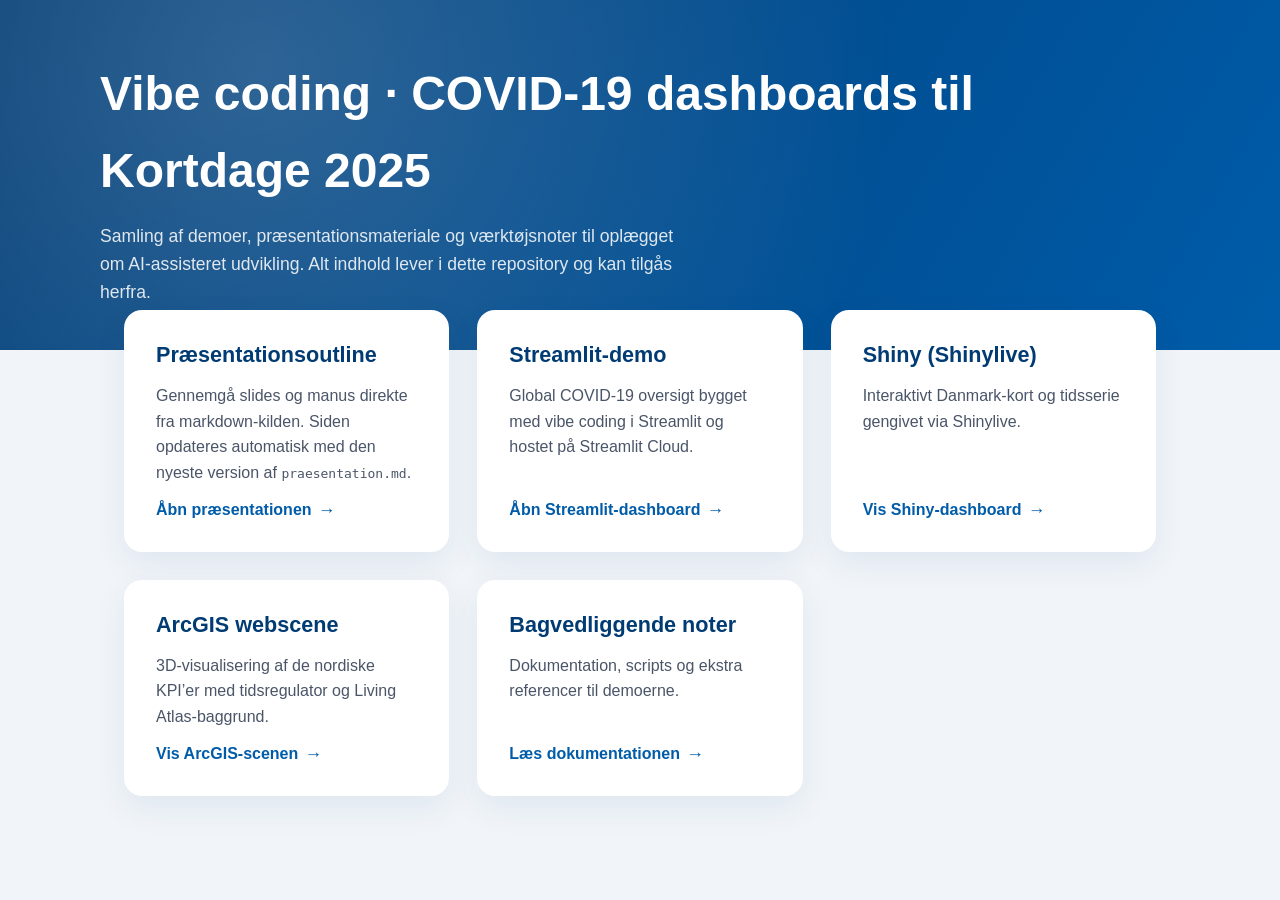
==== docs/index.html @ 8fe55b51 "tillføj streamlit hosting." ====
<!DOCTYPE html>
<html lang="da">
  <head>
    <meta charset="utf-8" />
    <meta name="viewport" content="width=device-width, initial-scale=1" />
    <title>Vibe Coding · Kortdage 2025</title>
    <link rel="stylesheet" href="assets/css/ssi-theme.css" />
  </head>
  <body>
    <header class="site-header">
      <div class="inner">
        <h1>Vibe coding · COVID-19 dashboards til Kortdage 2025</h1>
        <p>
          Samling af demoer, præsentationsmateriale og værktøjsnoter til oplægget
          om AI-assisteret udvikling. Alt indhold lever i dette repository og
          kan tilgås herfra.
        </p>
      </div>
    </header>
    <main class="content">
      <section class="card-grid">
        <article class="card">
          <h2>Præsentationsoutline</h2>
          <p>
            Gennemgå slides og manus direkte fra markdown-kilden. Siden
            opdateres automatisk med den nyeste version af
            <code>praesentation.md</code>.
          </p>
          <a class="cta" href="praesentation.html">Åbn præsentationen</a>
        </article>
        <article class="card">
          <h2>Streamlit-demo</h2>
          <p>
            Global COVID-19 oversigt bygget med vibe coding i Streamlit og
            hostet på Streamlit Cloud.
          </p>
          <a class="cta" href="https://vibe-coding-kortdage-2025.streamlit.app/" target="_blank" rel="noopener">Åbn Streamlit-dashboard</a>
        </article>
        <article class="card">
          <h2>Shiny (Shinylive)</h2>
          <p>
            Interaktivt Danmark-kort og tidsserie gengivet via Shinylive.
          </p>
          <a class="cta" href="shiny_app/index.html">Vis Shiny-dashboard</a>
        </article>
        <article class="card">
          <h2>ArcGIS webscene</h2>
          <p>
            3D-visualisering af de nordiske KPI’er med tidsregulator og Living
            Atlas-baggrund.
          </p>
          <a class="cta" href="scene.html">Vis ArcGIS-scenen</a>
        </article>
        <article class="card">
          <h2>Bagvedliggende noter</h2>
          <p>
            Dokumentation, scripts og ekstra referencer til demoerne.
          </p>
          <a class="cta" href="README.md">Læs dokumentationen</a>
        </article>
      </section>
    </main>
  </body>
</html>
---- docs/assets/css/ssi-theme.css ----
:root {
  --ssi-blue: #005ca9;
  --ssi-dark-blue: #003b73;
  --ssi-light-blue: #e7f1fa;
  --ssi-sand: #f1f5f9;
  --text-main: #1f2933;
  --text-muted: #4a5568;
  --card-shadow: 0 12px 32px rgba(0, 60, 115, 0.08);
  --radius-large: 18px;
}

*,
*::before,
*::after {
  box-sizing: border-box;
}

body {
  margin: 0;
  font-family: "Segoe UI", "Work Sans", -apple-system, BlinkMacSystemFont,
    "Helvetica Neue", Arial, sans-serif;
  background-color: var(--ssi-sand);
  color: var(--text-main);
  line-height: 1.6;
}

a {
  color: var(--ssi-blue);
  text-decoration: none;
  font-weight: 600;
}

a:hover,
a:focus {
  text-decoration: underline;
}

.site-header {
  background: linear-gradient(120deg, var(--ssi-dark-blue), var(--ssi-blue));
  color: #ffffff;
  padding: 3.5rem 1.5rem 2.75rem;
  position: relative;
  overflow: hidden;
}

.site-header::after {
  content: "";
  position: absolute;
  inset: 0;
  background: radial-gradient(
    circle at 20% 20%,
    rgba(255, 255, 255, 0.18),
    transparent 60%
  );
  pointer-events: none;
}

.site-header .inner {
  max-width: 1080px;
  margin: 0 auto;
  position: relative;
  z-index: 1;
}

.site-header h1 {
  margin: 0 0 0.75rem;
  font-size: clamp(2.1rem, 2.4vw + 1.4rem, 3rem);
  font-weight: 600;
}

.site-header p {
  margin: 0;
  max-width: 60ch;
  font-size: 1.1rem;
  color: rgba(255, 255, 255, 0.86);
}

.content {
  max-width: 1080px;
  margin: -2.5rem auto 3.5rem;
  padding: 0 1.5rem;
}

.card-grid {
  display: grid;
  gap: 1.75rem;
  grid-template-columns: repeat(auto-fit, minmax(260px, 1fr));
}

.card {
  background: #ffffff;
  padding: 1.75rem 2rem;
  border-radius: var(--radius-large);
  box-shadow: var(--card-shadow);
  display: flex;
  flex-direction: column;
  gap: 0.65rem;
  position: relative;
  transition: transform 160ms ease, box-shadow 160ms ease;
}

.card::before {
  content: "";
  position: absolute;
  inset: 0;
  border-radius: inherit;
  border: 2px solid transparent;
  transition: border-color 160ms ease;
  pointer-events: none;
}

.card:hover {
  transform: translateY(-4px);
  box-shadow: 0 18px 40px rgba(0, 60, 115, 0.12);
}

.card:hover::before {
  border-color: rgba(0, 92, 169, 0.2);
}

.card h2,
.card h3 {
  margin: 0;
  font-size: 1.35rem;
  font-weight: 600;
  color: var(--ssi-dark-blue);
}

.card p {
  margin: 0;
  color: var(--text-muted);
}

.card .cta {
  margin-top: auto;
  display: inline-flex;
  align-items: center;
  gap: 0.4rem;
  font-weight: 600;
}

.card .cta::after {
  content: "→";
  font-size: 1.1rem;
  transition: transform 160ms ease;
}

.card:hover .cta::after {
  transform: translateX(4px);
}

.markdown-wrapper {
  background: #ffffff;
  border-radius: var(--radius-large);
  box-shadow: var(--card-shadow);
  padding: 2.5rem 3rem;
}

.markdown-wrapper h2 {
  color: var(--ssi-dark-blue);
  margin-top: 2.4rem;
  margin-bottom: 1rem;
  font-size: 1.75rem;
}

.markdown-wrapper h2:first-of-type {
  margin-top: 0;
}

.markdown-wrapper p,
.markdown-wrapper li {
  color: var(--text-main);
}

.markdown-wrapper li {
  margin-bottom: 0.35rem;
}

.markdown-wrapper ul {
  padding-left: 1.2rem;
}

.loading-state {
  color: var(--text-muted);
  font-style: italic;
}

@media (max-width: 720px) {
  .site-header {
    padding: 2.8rem 1.25rem 2.25rem;
  }

  .content {
    margin: -2rem auto 3rem;
    padding: 0 1.1rem;
  }

  .card {
    padding: 1.5rem 1.6rem;
  }

  .markdown-wrapper {
    padding: 2rem 1.5rem;
  }
}
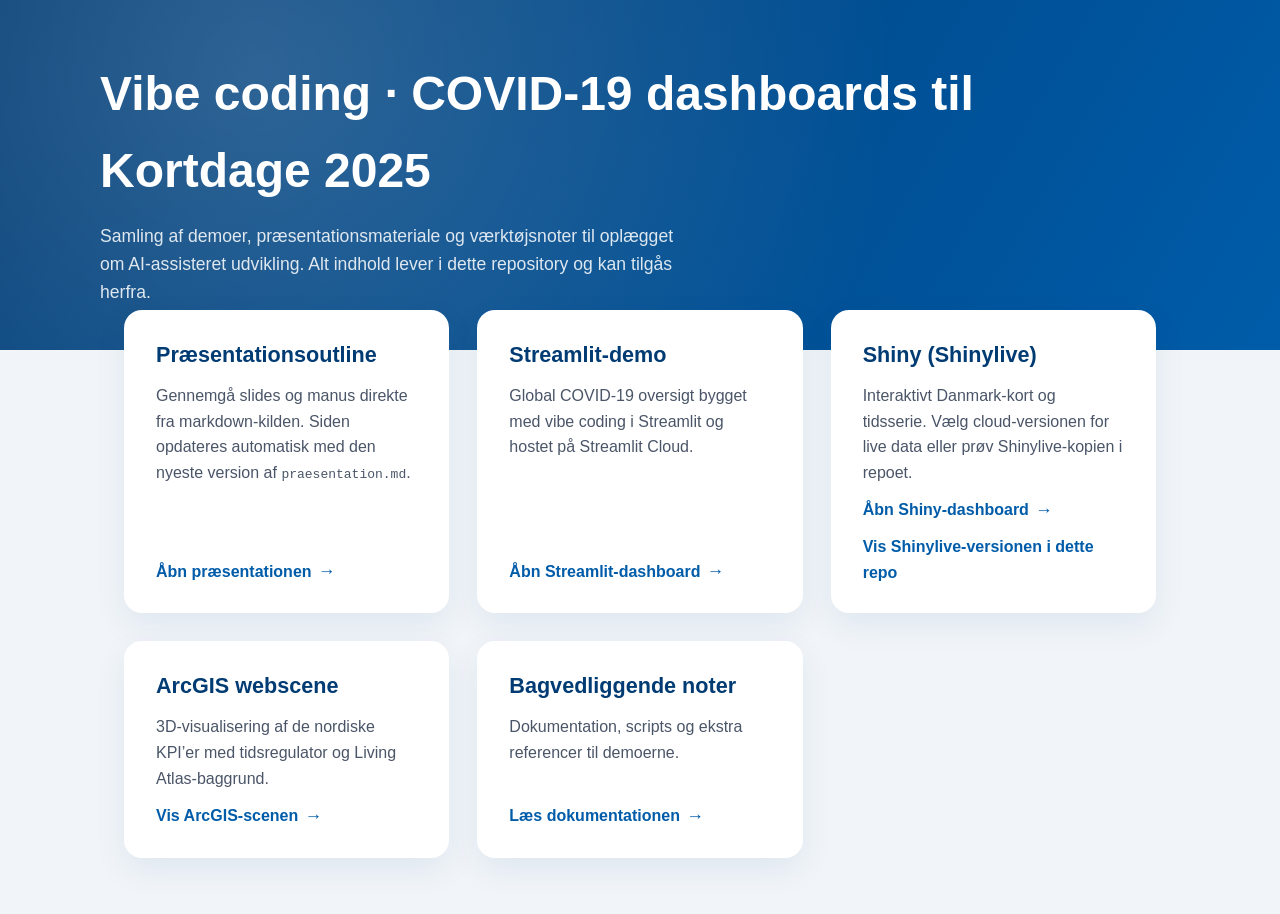
==== commit b5ec9e98: "tilføj link til shinyapp.io; tilføj link til readme.md" ====
--- a/docs/index.html
+++ b/docs/index.html
@@ -39,9 +39,13 @@
         <article class="card">
           <h2>Shiny (Shinylive)</h2>
           <p>
-            Interaktivt Danmark-kort og tidsserie gengivet via Shinylive.
+            Interaktivt Danmark-kort og tidsserie. Vælg cloud-versionen for live
+            data eller prøv Shinylive-kopien i repoet.
           </p>
-          <a class="cta" href="shiny_app/index.html">Vis Shiny-dashboard</a>
+          <a class="cta" href="https://steenhulthin.shinyapps.io/covid-19-regionalt-overblik/" target="_blank" rel="noopener">Åbn Shiny-dashboard</a>
+          <p>
+            <a href="shiny_app/index.html">Vis Shinylive-versionen i dette repo</a>
+          </p>
         </article>
         <article class="card">
           <h2>ArcGIS webscene</h2>
@@ -56,7 +60,7 @@
           <p>
             Dokumentation, scripts og ekstra referencer til demoerne.
           </p>
-          <a class="cta" href="README.md">Læs dokumentationen</a>
+          <a class="cta" href="readme.html">Læs dokumentationen</a>
         </article>
       </section>
     </main>
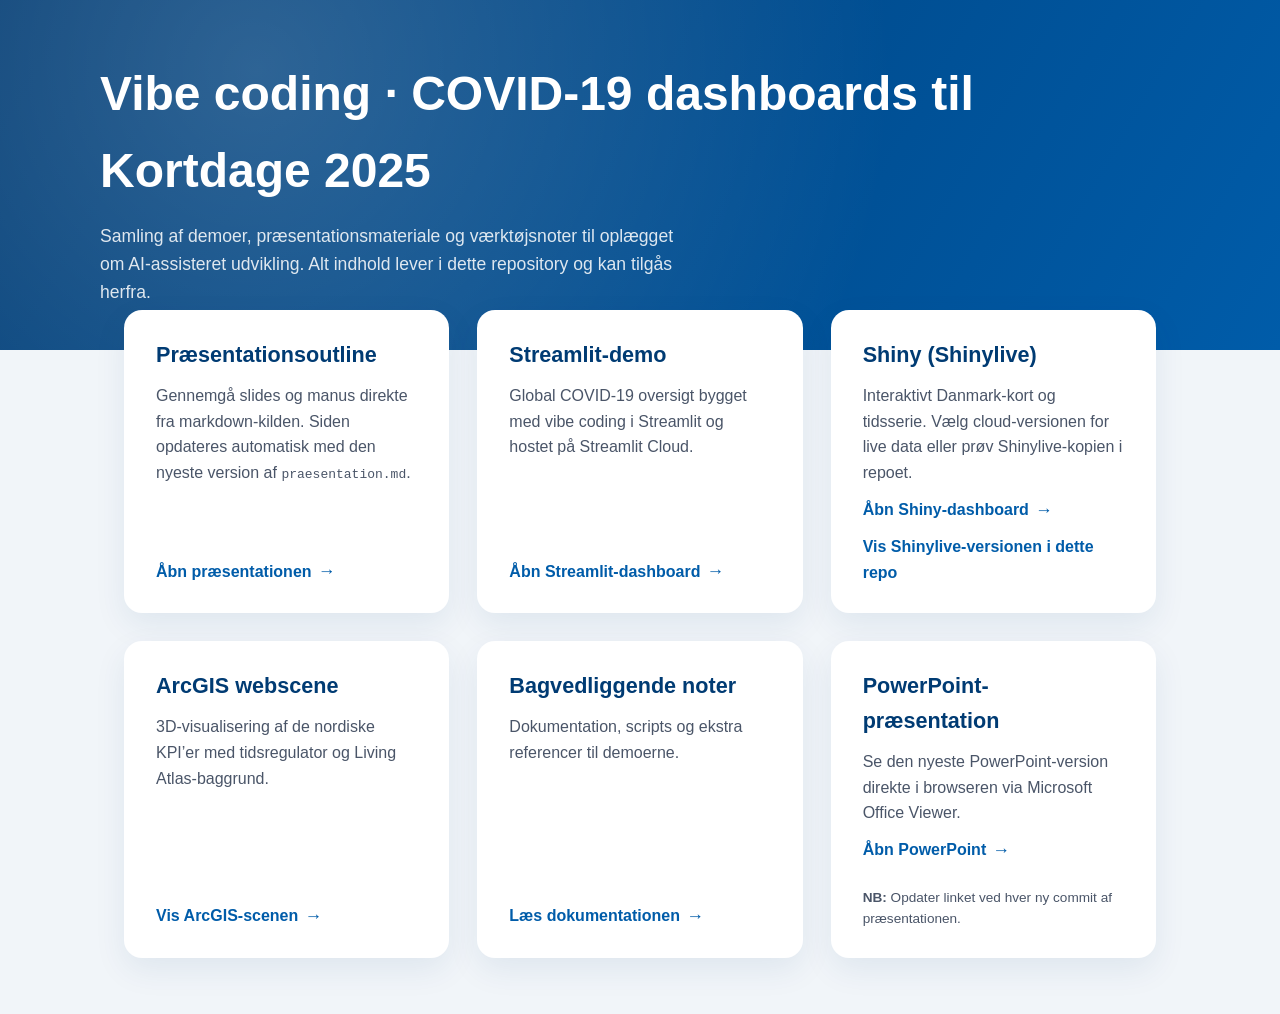
==== commit b0fbb08d: "tilføj embedde powerpoint viewer" ====
--- a/docs/index.html
+++ b/docs/index.html
@@ -62,6 +62,24 @@
           </p>
           <a class="cta" href="readme.html">Læs dokumentationen</a>
         </article>
+        <article class="card">
+          <h2>PowerPoint-præsentation</h2>
+          <p>
+            Se den nyeste PowerPoint-version direkte i browseren via Microsoft
+            Office Viewer.
+          </p>
+          <a
+            class="cta"
+            href="https://view.officeapps.live.com/op/embed.aspx?src=https://github.com/steenhulthin/vibe-coding-kortdage-2025/raw/2d1d7cc5d9d6a69d3e65a0fe20cd9cb8587ad59e/Vibe%20coding%20og%20AI-assisteret%20udvikling%20af%20geodata-dashboards%20-%20Steen%20Hulthin%20Rasmussen%20-%20SSI%20-%2014.11.2025.pptx"
+            target="_blank"
+            rel="noopener"
+            >Åbn PowerPoint</a
+          >
+          <p class="card-note">
+            <strong>NB:</strong> Opdater linket ved hver ny commit af
+            præsentationen.
+          </p>
+        </article>
       </section>
     </main>
   </body>
--- a/docs/assets/css/ssi-theme.css
+++ b/docs/assets/css/ssi-theme.css
@@ -203,3 +203,8 @@
     padding: 2rem 1.5rem;
   }
 }
+.card .card-note {
+  margin-top: 0.75rem;
+  font-size: 0.85rem;
+  color: var(--text-muted);
+}
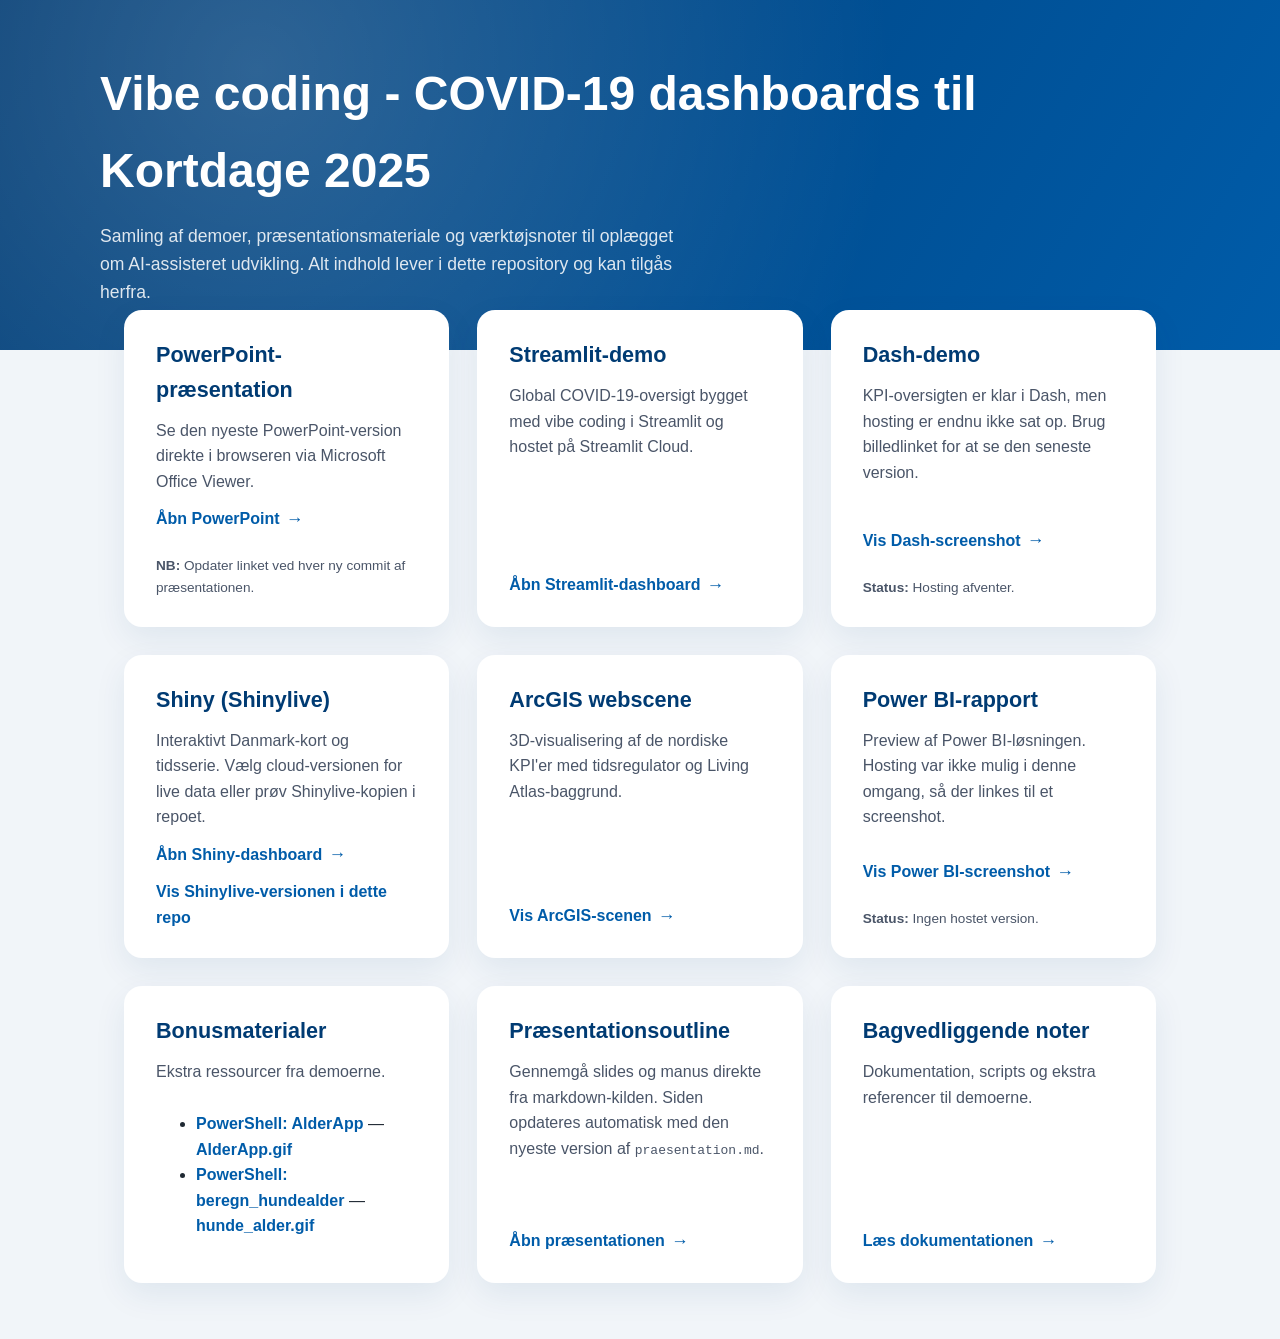
==== commit 88eabc57: "ændret layout af ghpages" ====
--- a/docs/index.html
+++ b/docs/index.html
@@ -3,46 +3,83 @@
   <head>
     <meta charset="utf-8" />
     <meta name="viewport" content="width=device-width, initial-scale=1" />
-    <title>Vibe Coding · Kortdage 2025</title>
+    <title>Vibe Coding - Kortdage 2025</title>
     <link rel="stylesheet" href="assets/css/ssi-theme.css" />
   </head>
   <body>
     <header class="site-header">
       <div class="inner">
-        <h1>Vibe coding · COVID-19 dashboards til Kortdage 2025</h1>
+        <h1>Vibe coding - COVID-19 dashboards til Kortdage 2025</h1>
         <p>
-          Samling af demoer, præsentationsmateriale og værktøjsnoter til oplægget
-          om AI-assisteret udvikling. Alt indhold lever i dette repository og
-          kan tilgås herfra.
+          Samling af demoer, pr&aelig;sentationsmateriale og v&aelig;rkt&oslash;jsnoter til
+          opl&aelig;gget om AI-assisteret udvikling. Alt indhold lever i dette repository
+          og kan tilg&aring;s herfra.
         </p>
       </div>
     </header>
     <main class="content">
       <section class="card-grid">
         <article class="card">
-          <h2>Præsentationsoutline</h2>
+          <h2>PowerPoint-pr&aelig;sentation</h2>
           <p>
-            Gennemgå slides og manus direkte fra markdown-kilden. Siden
-            opdateres automatisk med den nyeste version af
-            <code>praesentation.md</code>.
+            Se den nyeste PowerPoint-version direkte i browseren via Microsoft Office
+            Viewer.
           </p>
-          <a class="cta" href="praesentation.html">Åbn præsentationen</a>
+          <a
+            class="cta"
+            href="https://view.officeapps.live.com/op/embed.aspx?src=https://github.com/steenhulthin/vibe-coding-kortdage-2025/raw/2d1d7cc5d9d6a69d3e65a0fe20cd9cb8587ad59e/Vibe%20coding%20og%20AI-assisteret%20udvikling%20af%20geodata-dashboards%20-%20Steen%20Hulthin%20Rasmussen%20-%20SSI%20-%2014.11.2025.pptx"
+            target="_blank"
+            rel="noopener"
+            >&Aring;bn PowerPoint</a
+          >
+          <p class="card-note">
+            <strong>NB:</strong> Opdater linket ved hver ny commit af pr&aelig;sentationen.
+          </p>
         </article>
         <article class="card">
           <h2>Streamlit-demo</h2>
           <p>
-            Global COVID-19 oversigt bygget med vibe coding i Streamlit og
-            hostet på Streamlit Cloud.
+            Global COVID-19-oversigt bygget med vibe coding i Streamlit og hostet p&aring;
+            Streamlit Cloud.
           </p>
-          <a class="cta" href="https://vibe-coding-kortdage-2025.streamlit.app/" target="_blank" rel="noopener">Åbn Streamlit-dashboard</a>
+          <a
+            class="cta"
+            href="https://vibe-coding-kortdage-2025.streamlit.app/"
+            target="_blank"
+            rel="noopener"
+            >&Aring;bn Streamlit-dashboard</a
+          >
+        </article>
+        <article class="card">
+          <h2>Dash-demo</h2>
+          <p>
+            KPI-oversigten er klar i Dash, men hosting er endnu ikke sat op. Brug
+            billedlinket for at se den seneste version.
+          </p>
+          <a
+            class="cta"
+            href="https://raw.githubusercontent.com/steenhulthin/vibe-coding-kortdage-2025/main/assests_praesentation/dash_demo.png"
+            target="_blank"
+            rel="noopener"
+            >Vis Dash-screenshot</a
+          >
+          <p class="card-note">
+            <strong>Status:</strong> Hosting afventer.
+          </p>
         </article>
         <article class="card">
           <h2>Shiny (Shinylive)</h2>
           <p>
-            Interaktivt Danmark-kort og tidsserie. Vælg cloud-versionen for live
-            data eller prøv Shinylive-kopien i repoet.
+            Interaktivt Danmark-kort og tidsserie. V&aelig;lg cloud-versionen for live data
+            eller pr&oslash;v Shinylive-kopien i repoet.
           </p>
-          <a class="cta" href="https://steenhulthin.shinyapps.io/covid-19-regionalt-overblik/" target="_blank" rel="noopener">Åbn Shiny-dashboard</a>
+          <a
+            class="cta"
+            href="https://steenhulthin.shinyapps.io/covid-19-regionalt-overblik/"
+            target="_blank"
+            rel="noopener"
+            >&Aring;bn Shiny-dashboard</a
+          >
           <p>
             <a href="shiny_app/index.html">Vis Shinylive-versionen i dette repo</a>
           </p>
@@ -50,35 +87,78 @@
         <article class="card">
           <h2>ArcGIS webscene</h2>
           <p>
-            3D-visualisering af de nordiske KPI’er med tidsregulator og Living
+            3D-visualisering af de nordiske KPI'er med tidsregulator og Living
             Atlas-baggrund.
           </p>
           <a class="cta" href="scene.html">Vis ArcGIS-scenen</a>
+        </article>
+        <article class="card">
+          <h2>Power BI-rapport</h2>
+          <p>
+            Preview af Power BI-l&oslash;sningen. Hosting var ikke mulig i denne omgang, s&aring;
+            der linkes til et screenshot.
+          </p>
+          <a
+            class="cta"
+            href="https://raw.githubusercontent.com/steenhulthin/vibe-coding-kortdage-2025/main/assests_praesentation/powerbi_demo.png"
+            target="_blank"
+            rel="noopener"
+            >Vis Power BI-screenshot</a
+          >
+          <p class="card-note">
+            <strong>Status:</strong> Ingen hostet version.
+          </p>
+        </article>
+        <article class="card">
+          <h2>Bonusmaterialer</h2>
+          <p>Ekstra ressourcer fra demoerne.</p>
+          <ul>
+            <li>
+              <a
+                href="https://raw.githubusercontent.com/steenhulthin/vibe-coding-kortdage-2025/main/gif_examples/AlderApp.ps1"
+                target="_blank"
+                rel="noopener"
+                >PowerShell: AlderApp</a
+              >
+              &mdash;
+              <a
+                href="https://raw.githubusercontent.com/steenhulthin/vibe-coding-kortdage-2025/main/assests_praesentation/AlderApp.gif"
+                target="_blank"
+                rel="noopener"
+                >AlderApp.gif</a
+              >
+            </li>
+            <li>
+              <a
+                href="https://raw.githubusercontent.com/steenhulthin/vibe-coding-kortdage-2025/main/gif_examples/beregn_hundealder.ps1"
+                target="_blank"
+                rel="noopener"
+                >PowerShell: beregn_hundealder</a
+              >
+              &mdash;
+              <a
+                href="https://raw.githubusercontent.com/steenhulthin/vibe-coding-kortdage-2025/main/assests_praesentation/beregn_hundealder.gif"
+                target="_blank"
+                rel="noopener"
+                >hunde_alder.gif</a
+              >
+            </li>
+          </ul>
+        </article>
+        <article class="card">
+          <h2>Pr&aelig;sentationsoutline</h2>
+          <p>
+            Gennemg&aring; slides og manus direkte fra markdown-kilden. Siden opdateres
+            automatisk med den nyeste version af <code>praesentation.md</code>.
+          </p>
+          <a class="cta" href="praesentation.html">&Aring;bn pr&aelig;sentationen</a>
         </article>
         <article class="card">
           <h2>Bagvedliggende noter</h2>
           <p>
             Dokumentation, scripts og ekstra referencer til demoerne.
           </p>
-          <a class="cta" href="readme.html">Læs dokumentationen</a>
-        </article>
-        <article class="card">
-          <h2>PowerPoint-præsentation</h2>
-          <p>
-            Se den nyeste PowerPoint-version direkte i browseren via Microsoft
-            Office Viewer.
-          </p>
-          <a
-            class="cta"
-            href="https://view.officeapps.live.com/op/embed.aspx?src=https://github.com/steenhulthin/vibe-coding-kortdage-2025/raw/2d1d7cc5d9d6a69d3e65a0fe20cd9cb8587ad59e/Vibe%20coding%20og%20AI-assisteret%20udvikling%20af%20geodata-dashboards%20-%20Steen%20Hulthin%20Rasmussen%20-%20SSI%20-%2014.11.2025.pptx"
-            target="_blank"
-            rel="noopener"
-            >Åbn PowerPoint</a
-          >
-          <p class="card-note">
-            <strong>NB:</strong> Opdater linket ved hver ny commit af
-            præsentationen.
-          </p>
+          <a class="cta" href="readme.html">L&aelig;s dokumentationen</a>
         </article>
       </section>
     </main>
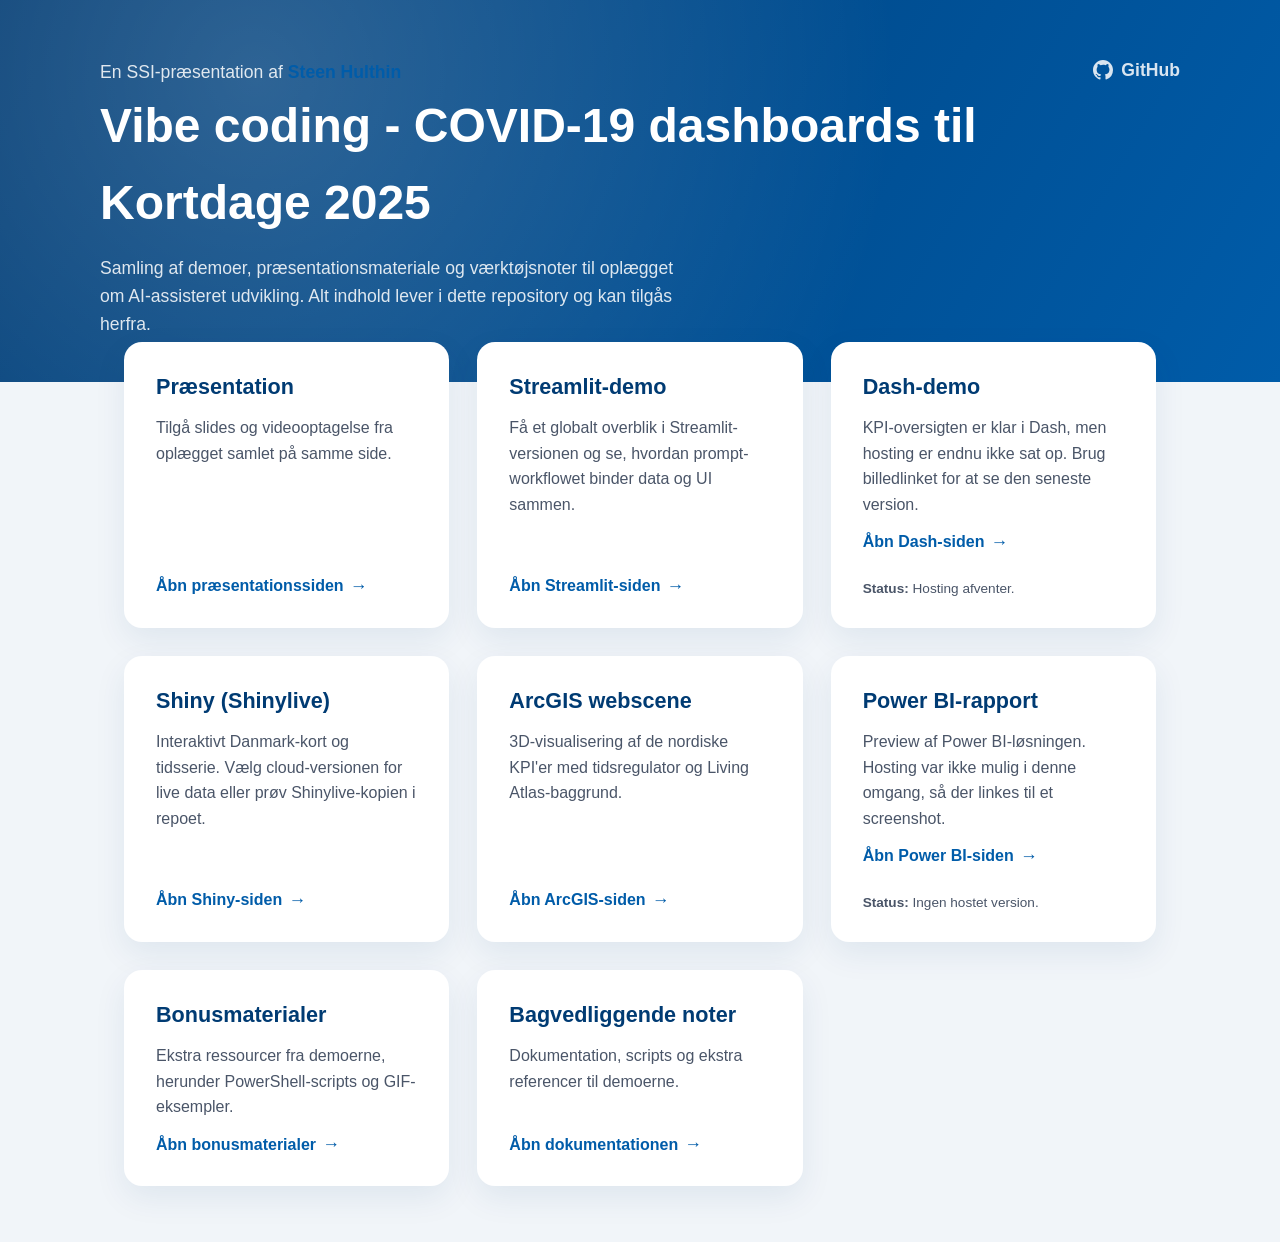
==== commit f6c307a4: "tilføj ghpages" ====
--- a/docs/index.html
+++ b/docs/index.html
@@ -9,6 +9,55 @@
   <body>
     <header class="site-header">
       <div class="inner">
+        <div
+          class="hero-meta"
+          style="
+            display: flex;
+            gap: 1rem;
+            justify-content: space-between;
+            align-items: center;
+            flex-wrap: wrap;
+          "
+        >
+          <p class="meta" style="margin: 0">
+            En SSI-pr&aelig;sentation af
+            <a
+              href="https://www.linkedin.com/in/steenhulthin/"
+              target="_blank"
+              rel="noopener"
+              >Steen Hulthin</a
+            >
+          </p>
+          <p class="meta" style="margin: 0">
+            <a
+              class="github-link"
+              href="https://github.com/steenhulthin/vibe-coding-kortdage-2025"
+              target="_blank"
+              rel="noopener"
+              style="
+                display: inline-flex;
+                align-items: center;
+                gap: 0.5rem;
+                color: rgba(255, 255, 255, 0.85);
+                text-decoration: none;
+              "
+            >
+              <svg
+                aria-hidden="true"
+                viewBox="0 0 16 16"
+                width="20"
+                height="20"
+                fill="currentColor"
+              >
+                <path
+                  fill-rule="evenodd"
+                  d="M8 0C3.58 0 0 3.58 0 8c0 3.54 2.29 6.54 5.47 7.59.4.07.55-.17.55-.38 0-.19-.01-.82-.01-1.49-2.01.37-2.53-.49-2.69-.94-.09-.23-.48-.94-.82-1.13-.28-.15-.68-.52-.01-.53.63-.01 1.08.58 1.23.82.72 1.21 1.87.87 2.33.66.07-.52.28-.87.51-1.07-1.78-.2-3.64-.89-3.64-3.95 0-.87.31-1.59.82-2.15-.08-.2-.36-1.02.08-2.12 0 0 .67-.21 2.2.82a7.7 7.7 0 0 1 2-.27c.68 0 1.36.09 2 .27 1.53-1.04 2.2-.82 2.2-.82.44 1.1.16 1.92.08 2.12.51.56.82 1.27.82 2.15 0 3.07-1.87 3.75-3.65 3.95.29.25.54.73.54 1.48 0 1.07-.01 1.93-.01 2.2 0 .21.15.46.55.38A8.01 8.01 0 0 0 16 8c0-4.42-3.58-8-8-8Z"
+                />
+              </svg>
+              <span>GitHub</span>
+            </a>
+          </p>
+        </div>
         <h1>Vibe coding - COVID-19 dashboards til Kortdage 2025</h1>
         <p>
           Samling af demoer, pr&aelig;sentationsmateriale og v&aelig;rkt&oslash;jsnoter til
@@ -20,34 +69,26 @@
     <main class="content">
       <section class="card-grid">
         <article class="card">
-          <h2>PowerPoint-pr&aelig;sentation</h2>
+          <h2>Pr&aelig;sentation</h2>
           <p>
-            Se den nyeste PowerPoint-version direkte i browseren via Microsoft Office
-            Viewer.
+            Tilg&aring; slides og videooptagelse fra opl&aelig;gget samlet p&aring; samme side.
           </p>
           <a
             class="cta"
-            href="https://view.officeapps.live.com/op/embed.aspx?src=https://github.com/steenhulthin/vibe-coding-kortdage-2025/raw/2d1d7cc5d9d6a69d3e65a0fe20cd9cb8587ad59e/Vibe%20coding%20og%20AI-assisteret%20udvikling%20af%20geodata-dashboards%20-%20Steen%20Hulthin%20Rasmussen%20-%20SSI%20-%2014.11.2025.pptx"
+            href="praesentation-resurser.html"
             target="_blank"
             rel="noopener"
-            >&Aring;bn PowerPoint</a
+            >&Aring;bn pr&aelig;sentationssiden</a
           >
-          <p class="card-note">
-            <strong>NB:</strong> Opdater linket ved hver ny commit af pr&aelig;sentationen.
-          </p>
         </article>
         <article class="card">
           <h2>Streamlit-demo</h2>
           <p>
-            Global COVID-19-oversigt bygget med vibe coding i Streamlit og hostet p&aring;
-            Streamlit Cloud.
+            F&aring; et globalt overblik i Streamlit-versionen og se, hvordan prompt-workflowet
+            binder data og UI sammen.
           </p>
-          <a
-            class="cta"
-            href="https://vibe-coding-kortdage-2025.streamlit.app/"
-            target="_blank"
-            rel="noopener"
-            >&Aring;bn Streamlit-dashboard</a
+          <a class="cta" href="streamlit.html" target="_blank" rel="noopener"
+            >&Aring;bn Streamlit-siden</a
           >
         </article>
         <article class="card">
@@ -56,12 +97,8 @@
             KPI-oversigten er klar i Dash, men hosting er endnu ikke sat op. Brug
             billedlinket for at se den seneste version.
           </p>
-          <a
-            class="cta"
-            href="https://raw.githubusercontent.com/steenhulthin/vibe-coding-kortdage-2025/main/assests_praesentation/dash_demo.png"
-            target="_blank"
-            rel="noopener"
-            >Vis Dash-screenshot</a
+          <a class="cta" href="dash.html" target="_blank" rel="noopener"
+            >&Aring;bn Dash-siden</a
           >
           <p class="card-note">
             <strong>Status:</strong> Hosting afventer.
@@ -73,16 +110,9 @@
             Interaktivt Danmark-kort og tidsserie. V&aelig;lg cloud-versionen for live data
             eller pr&oslash;v Shinylive-kopien i repoet.
           </p>
-          <a
-            class="cta"
-            href="https://steenhulthin.shinyapps.io/covid-19-regionalt-overblik/"
-            target="_blank"
-            rel="noopener"
-            >&Aring;bn Shiny-dashboard</a
+          <a class="cta" href="shiny.html" target="_blank" rel="noopener"
+            >&Aring;bn Shiny-siden</a
           >
-          <p>
-            <a href="shiny_app/index.html">Vis Shinylive-versionen i dette repo</a>
-          </p>
         </article>
         <article class="card">
           <h2>ArcGIS webscene</h2>
@@ -90,7 +120,9 @@
             3D-visualisering af de nordiske KPI'er med tidsregulator og Living
             Atlas-baggrund.
           </p>
-          <a class="cta" href="scene.html">Vis ArcGIS-scenen</a>
+          <a class="cta" href="scene.html" target="_blank" rel="noopener"
+            >&Aring;bn ArcGIS-siden</a
+          >
         </article>
         <article class="card">
           <h2>Power BI-rapport</h2>
@@ -98,12 +130,8 @@
             Preview af Power BI-l&oslash;sningen. Hosting var ikke mulig i denne omgang, s&aring;
             der linkes til et screenshot.
           </p>
-          <a
-            class="cta"
-            href="https://raw.githubusercontent.com/steenhulthin/vibe-coding-kortdage-2025/main/assests_praesentation/powerbi_demo.png"
-            target="_blank"
-            rel="noopener"
-            >Vis Power BI-screenshot</a
+          <a class="cta" href="powerbi.html" target="_blank" rel="noopener"
+            >&Aring;bn Power BI-siden</a
           >
           <p class="card-note">
             <strong>Status:</strong> Ingen hostet version.
@@ -111,54 +139,21 @@
         </article>
         <article class="card">
           <h2>Bonusmaterialer</h2>
-          <p>Ekstra ressourcer fra demoerne.</p>
-          <ul>
-            <li>
-              <a
-                href="https://raw.githubusercontent.com/steenhulthin/vibe-coding-kortdage-2025/main/gif_examples/AlderApp.ps1"
-                target="_blank"
-                rel="noopener"
-                >PowerShell: AlderApp</a
-              >
-              &mdash;
-              <a
-                href="https://raw.githubusercontent.com/steenhulthin/vibe-coding-kortdage-2025/main/assests_praesentation/AlderApp.gif"
-                target="_blank"
-                rel="noopener"
-                >AlderApp.gif</a
-              >
-            </li>
-            <li>
-              <a
-                href="https://raw.githubusercontent.com/steenhulthin/vibe-coding-kortdage-2025/main/gif_examples/beregn_hundealder.ps1"
-                target="_blank"
-                rel="noopener"
-                >PowerShell: beregn_hundealder</a
-              >
-              &mdash;
-              <a
-                href="https://raw.githubusercontent.com/steenhulthin/vibe-coding-kortdage-2025/main/assests_praesentation/beregn_hundealder.gif"
-                target="_blank"
-                rel="noopener"
-                >hunde_alder.gif</a
-              >
-            </li>
-          </ul>
-        </article>
-        <article class="card">
-          <h2>Pr&aelig;sentationsoutline</h2>
           <p>
-            Gennemg&aring; slides og manus direkte fra markdown-kilden. Siden opdateres
-            automatisk med den nyeste version af <code>praesentation.md</code>.
+            Ekstra ressourcer fra demoerne, herunder PowerShell-scripts og GIF-eksempler.
           </p>
-          <a class="cta" href="praesentation.html">&Aring;bn pr&aelig;sentationen</a>
+          <a class="cta" href="bonus.html" target="_blank" rel="noopener"
+            >&Aring;bn bonusmaterialer</a
+          >
         </article>
         <article class="card">
           <h2>Bagvedliggende noter</h2>
           <p>
             Dokumentation, scripts og ekstra referencer til demoerne.
           </p>
-          <a class="cta" href="readme.html">L&aelig;s dokumentationen</a>
+          <a class="cta" href="readme.html" target="_blank" rel="noopener"
+            >&Aring;bn dokumentationen</a
+          >
         </article>
       </section>
     </main>
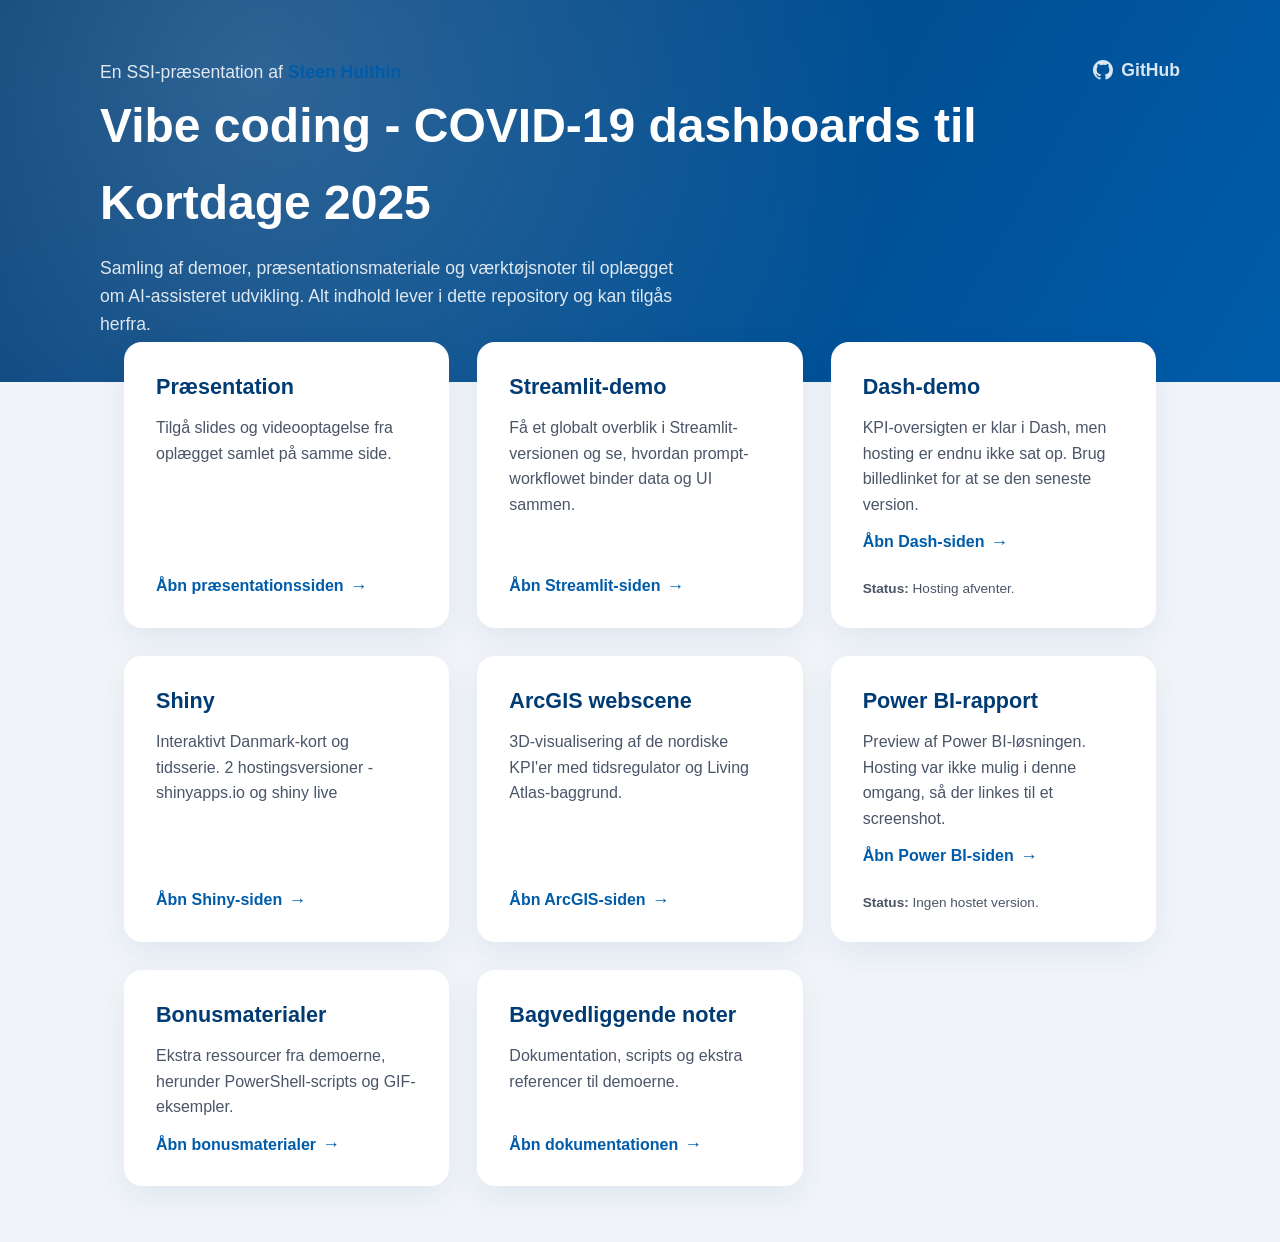
==== commit 9d986cbe: "tilføj nyt powerpoint link" ====
--- a/docs/index.html
+++ b/docs/index.html
@@ -1,161 +1,123 @@
 <!DOCTYPE html>
 <html lang="da">
-  <head>
-    <meta charset="utf-8" />
-    <meta name="viewport" content="width=device-width, initial-scale=1" />
-    <title>Vibe Coding - Kortdage 2025</title>
-    <link rel="stylesheet" href="assets/css/ssi-theme.css" />
-  </head>
-  <body>
-    <header class="site-header">
-      <div class="inner">
-        <div
-          class="hero-meta"
-          style="
+
+<head>
+  <meta charset="utf-8" />
+  <meta name="viewport" content="width=device-width, initial-scale=1" />
+  <title>Vibe Coding - Kortdage 2025</title>
+  <link rel="stylesheet" href="assets/css/ssi-theme.css" />
+</head>
+
+<body>
+  <header class="site-header">
+    <div class="inner">
+      <div class="hero-meta" style="
             display: flex;
             gap: 1rem;
             justify-content: space-between;
             align-items: center;
             flex-wrap: wrap;
-          "
-        >
-          <p class="meta" style="margin: 0">
-            En SSI-pr&aelig;sentation af
-            <a
-              href="https://www.linkedin.com/in/steenhulthin/"
-              target="_blank"
-              rel="noopener"
-              >Steen Hulthin</a
-            >
-          </p>
-          <p class="meta" style="margin: 0">
-            <a
-              class="github-link"
-              href="https://github.com/steenhulthin/vibe-coding-kortdage-2025"
-              target="_blank"
-              rel="noopener"
-              style="
+          ">
+        <p class="meta" style="margin: 0">
+          En SSI-pr&aelig;sentation af
+          <a href="https://www.linkedin.com/in/steenhulthin/" target="_blank" rel="noopener">Steen Hulthin</a>
+        </p>
+        <p class="meta" style="margin: 0">
+          <a class="github-link" href="https://github.com/steenhulthin/vibe-coding-kortdage-2025" target="_blank"
+            rel="noopener" style="
                 display: inline-flex;
                 align-items: center;
                 gap: 0.5rem;
                 color: rgba(255, 255, 255, 0.85);
                 text-decoration: none;
-              "
-            >
-              <svg
-                aria-hidden="true"
-                viewBox="0 0 16 16"
-                width="20"
-                height="20"
-                fill="currentColor"
-              >
-                <path
-                  fill-rule="evenodd"
-                  d="M8 0C3.58 0 0 3.58 0 8c0 3.54 2.29 6.54 5.47 7.59.4.07.55-.17.55-.38 0-.19-.01-.82-.01-1.49-2.01.37-2.53-.49-2.69-.94-.09-.23-.48-.94-.82-1.13-.28-.15-.68-.52-.01-.53.63-.01 1.08.58 1.23.82.72 1.21 1.87.87 2.33.66.07-.52.28-.87.51-1.07-1.78-.2-3.64-.89-3.64-3.95 0-.87.31-1.59.82-2.15-.08-.2-.36-1.02.08-2.12 0 0 .67-.21 2.2.82a7.7 7.7 0 0 1 2-.27c.68 0 1.36.09 2 .27 1.53-1.04 2.2-.82 2.2-.82.44 1.1.16 1.92.08 2.12.51.56.82 1.27.82 2.15 0 3.07-1.87 3.75-3.65 3.95.29.25.54.73.54 1.48 0 1.07-.01 1.93-.01 2.2 0 .21.15.46.55.38A8.01 8.01 0 0 0 16 8c0-4.42-3.58-8-8-8Z"
-                />
-              </svg>
-              <span>GitHub</span>
-            </a>
-          </p>
-        </div>
-        <h1>Vibe coding - COVID-19 dashboards til Kortdage 2025</h1>
-        <p>
-          Samling af demoer, pr&aelig;sentationsmateriale og v&aelig;rkt&oslash;jsnoter til
-          opl&aelig;gget om AI-assisteret udvikling. Alt indhold lever i dette repository
-          og kan tilg&aring;s herfra.
+              ">
+            <svg aria-hidden="true" viewBox="0 0 16 16" width="20" height="20" fill="currentColor">
+              <path fill-rule="evenodd"
+                d="M8 0C3.58 0 0 3.58 0 8c0 3.54 2.29 6.54 5.47 7.59.4.07.55-.17.55-.38 0-.19-.01-.82-.01-1.49-2.01.37-2.53-.49-2.69-.94-.09-.23-.48-.94-.82-1.13-.28-.15-.68-.52-.01-.53.63-.01 1.08.58 1.23.82.72 1.21 1.87.87 2.33.66.07-.52.28-.87.51-1.07-1.78-.2-3.64-.89-3.64-3.95 0-.87.31-1.59.82-2.15-.08-.2-.36-1.02.08-2.12 0 0 .67-.21 2.2.82a7.7 7.7 0 0 1 2-.27c.68 0 1.36.09 2 .27 1.53-1.04 2.2-.82 2.2-.82.44 1.1.16 1.92.08 2.12.51.56.82 1.27.82 2.15 0 3.07-1.87 3.75-3.65 3.95.29.25.54.73.54 1.48 0 1.07-.01 1.93-.01 2.2 0 .21.15.46.55.38A8.01 8.01 0 0 0 16 8c0-4.42-3.58-8-8-8Z" />
+            </svg>
+            <span>GitHub</span>
+          </a>
         </p>
       </div>
-    </header>
-    <main class="content">
-      <section class="card-grid">
-        <article class="card">
-          <h2>Pr&aelig;sentation</h2>
-          <p>
-            Tilg&aring; slides og videooptagelse fra opl&aelig;gget samlet p&aring; samme side.
-          </p>
-          <a
-            class="cta"
-            href="praesentation-resurser.html"
-            target="_blank"
-            rel="noopener"
-            >&Aring;bn pr&aelig;sentationssiden</a
-          >
-        </article>
-        <article class="card">
-          <h2>Streamlit-demo</h2>
-          <p>
-            F&aring; et globalt overblik i Streamlit-versionen og se, hvordan prompt-workflowet
-            binder data og UI sammen.
-          </p>
-          <a class="cta" href="streamlit.html" target="_blank" rel="noopener"
-            >&Aring;bn Streamlit-siden</a
-          >
-        </article>
-        <article class="card">
-          <h2>Dash-demo</h2>
-          <p>
-            KPI-oversigten er klar i Dash, men hosting er endnu ikke sat op. Brug
-            billedlinket for at se den seneste version.
-          </p>
-          <a class="cta" href="dash.html" target="_blank" rel="noopener"
-            >&Aring;bn Dash-siden</a
-          >
-          <p class="card-note">
-            <strong>Status:</strong> Hosting afventer.
-          </p>
-        </article>
-        <article class="card">
-          <h2>Shiny (Shinylive)</h2>
-          <p>
-            Interaktivt Danmark-kort og tidsserie. V&aelig;lg cloud-versionen for live data
-            eller pr&oslash;v Shinylive-kopien i repoet.
-          </p>
-          <a class="cta" href="shiny.html" target="_blank" rel="noopener"
-            >&Aring;bn Shiny-siden</a
-          >
-        </article>
-        <article class="card">
-          <h2>ArcGIS webscene</h2>
-          <p>
-            3D-visualisering af de nordiske KPI'er med tidsregulator og Living
-            Atlas-baggrund.
-          </p>
-          <a class="cta" href="scene.html" target="_blank" rel="noopener"
-            >&Aring;bn ArcGIS-siden</a
-          >
-        </article>
-        <article class="card">
-          <h2>Power BI-rapport</h2>
-          <p>
-            Preview af Power BI-l&oslash;sningen. Hosting var ikke mulig i denne omgang, s&aring;
-            der linkes til et screenshot.
-          </p>
-          <a class="cta" href="powerbi.html" target="_blank" rel="noopener"
-            >&Aring;bn Power BI-siden</a
-          >
-          <p class="card-note">
-            <strong>Status:</strong> Ingen hostet version.
-          </p>
-        </article>
-        <article class="card">
-          <h2>Bonusmaterialer</h2>
-          <p>
-            Ekstra ressourcer fra demoerne, herunder PowerShell-scripts og GIF-eksempler.
-          </p>
-          <a class="cta" href="bonus.html" target="_blank" rel="noopener"
-            >&Aring;bn bonusmaterialer</a
-          >
-        </article>
-        <article class="card">
-          <h2>Bagvedliggende noter</h2>
-          <p>
-            Dokumentation, scripts og ekstra referencer til demoerne.
-          </p>
-          <a class="cta" href="readme.html" target="_blank" rel="noopener"
-            >&Aring;bn dokumentationen</a
-          >
-        </article>
-      </section>
-    </main>
-  </body>
-</html>
+      <h1>Vibe coding - COVID-19 dashboards til Kortdage 2025</h1>
+      <p>
+        Samling af demoer, pr&aelig;sentationsmateriale og v&aelig;rkt&oslash;jsnoter til
+        opl&aelig;gget om AI-assisteret udvikling. Alt indhold lever i dette repository
+        og kan tilg&aring;s herfra.
+      </p>
+    </div>
+  </header>
+  <main class="content">
+    <section class="card-grid">
+      <article class="card">
+        <h2>Pr&aelig;sentation</h2>
+        <p>
+          Tilg&aring; slides og videooptagelse fra opl&aelig;gget samlet p&aring; samme side.
+        </p>
+        <a class="cta" href="praesentation-resurser.html" target="_blank" rel="noopener">&Aring;bn
+          pr&aelig;sentationssiden</a>
+      </article>
+      <article class="card">
+        <h2>Streamlit-demo</h2>
+        <p>
+          F&aring; et globalt overblik i Streamlit-versionen og se, hvordan prompt-workflowet
+          binder data og UI sammen.
+        </p>
+        <a class="cta" href="streamlit.html" target="_blank" rel="noopener">&Aring;bn Streamlit-siden</a>
+      </article>
+      <article class="card">
+        <h2>Dash-demo</h2>
+        <p>
+          KPI-oversigten er klar i Dash, men hosting er endnu ikke sat op. Brug
+          billedlinket for at se den seneste version.
+        </p>
+        <a class="cta" href="dash.html" target="_blank" rel="noopener">&Aring;bn Dash-siden</a>
+        <p class="card-note">
+          <strong>Status:</strong> Hosting afventer.
+        </p>
+      </article>
+      <article class="card">
+        <h2>Shiny</h2>
+        <p>
+          Interaktivt Danmark-kort og tidsserie. 2 hostingsversioner - shinyapps.io og shiny live
+        </p>
+        <a class="cta" href="shiny.html" target="_blank" rel="noopener">&Aring;bn Shiny-siden</a>
+      </article>
+      <article class="card">
+        <h2>ArcGIS webscene</h2>
+        <p>
+          3D-visualisering af de nordiske KPI'er med tidsregulator og Living
+          Atlas-baggrund.
+        </p>
+        <a class="cta" href="scene.html" target="_blank" rel="noopener">&Aring;bn ArcGIS-siden</a>
+      </article>
+      <article class="card">
+        <h2>Power BI-rapport</h2>
+        <p>
+          Preview af Power BI-l&oslash;sningen. Hosting var ikke mulig i denne omgang, s&aring;
+          der linkes til et screenshot.
+        </p>
+        <a class="cta" href="powerbi.html" target="_blank" rel="noopener">&Aring;bn Power BI-siden</a>
+        <p class="card-note">
+          <strong>Status:</strong> Ingen hostet version.
+        </p>
+      </article>
+      <article class="card">
+        <h2>Bonusmaterialer</h2>
+        <p>
+          Ekstra ressourcer fra demoerne, herunder PowerShell-scripts og GIF-eksempler.
+        </p>
+        <a class="cta" href="bonus.html" target="_blank" rel="noopener">&Aring;bn bonusmaterialer</a>
+      </article>
+      <article class="card">
+        <h2>Bagvedliggende noter</h2>
+        <p>
+          Dokumentation, scripts og ekstra referencer til demoerne.
+        </p>
+        <a class="cta" href="readme.html" target="_blank" rel="noopener">&Aring;bn dokumentationen</a>
+      </article>
+    </section>
+  </main>
+</body>
+
+</html>
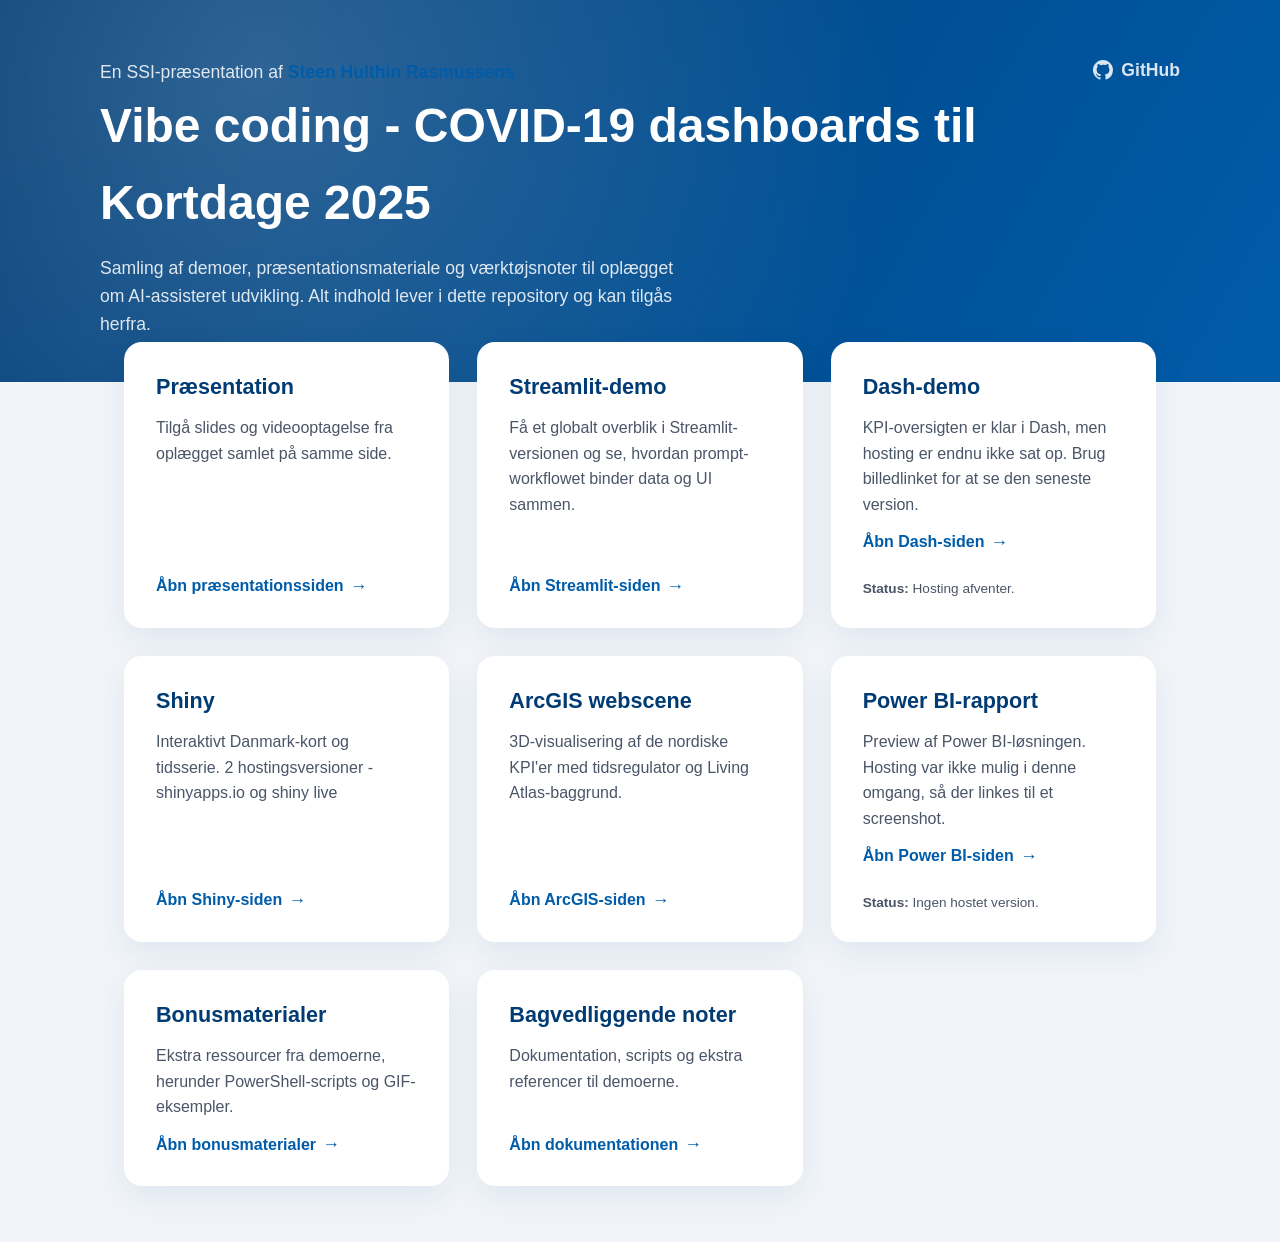
==== commit a822dc4c: "ret link til linkeding" ====
--- a/docs/index.html
+++ b/docs/index.html
@@ -20,7 +20,7 @@
           ">
         <p class="meta" style="margin: 0">
           En SSI-pr&aelig;sentation af
-          <a href="https://www.linkedin.com/in/steenhulthin/" target="_blank" rel="noopener">Steen Hulthin</a>
+          <a href="https://dk.linkedin.com/in/steenhulthin" target="_blank" rel="noopener">Steen Hulthin Rasmussens</a>
         </p>
         <p class="meta" style="margin: 0">
           <a class="github-link" href="https://github.com/steenhulthin/vibe-coding-kortdage-2025" target="_blank"
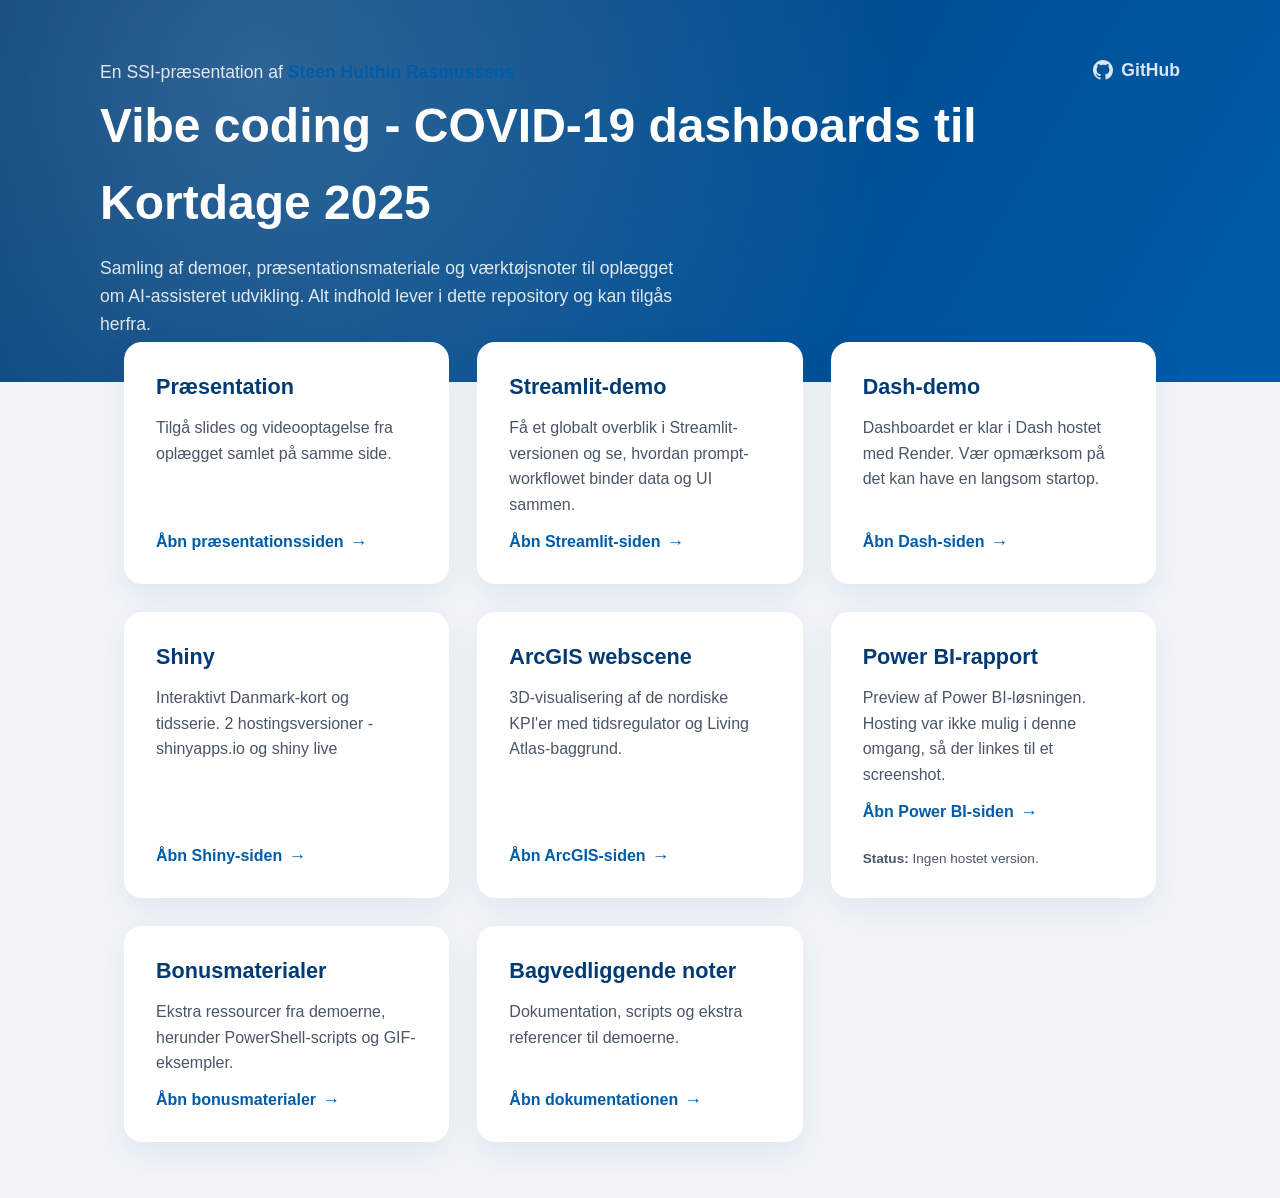
==== commit 8ef6f1af: "opdatér info om Dash hosting" ====
--- a/docs/index.html
+++ b/docs/index.html
@@ -68,13 +68,9 @@
       <article class="card">
         <h2>Dash-demo</h2>
         <p>
-          KPI-oversigten er klar i Dash, men hosting er endnu ikke sat op. Brug
-          billedlinket for at se den seneste version.
+          Dashboardet er klar i Dash hostet med Render. Vær opmærksom på det kan have en langsom startop.
         </p>
         <a class="cta" href="dash.html" target="_blank" rel="noopener">&Aring;bn Dash-siden</a>
-        <p class="card-note">
-          <strong>Status:</strong> Hosting afventer.
-        </p>
       </article>
       <article class="card">
         <h2>Shiny</h2>
